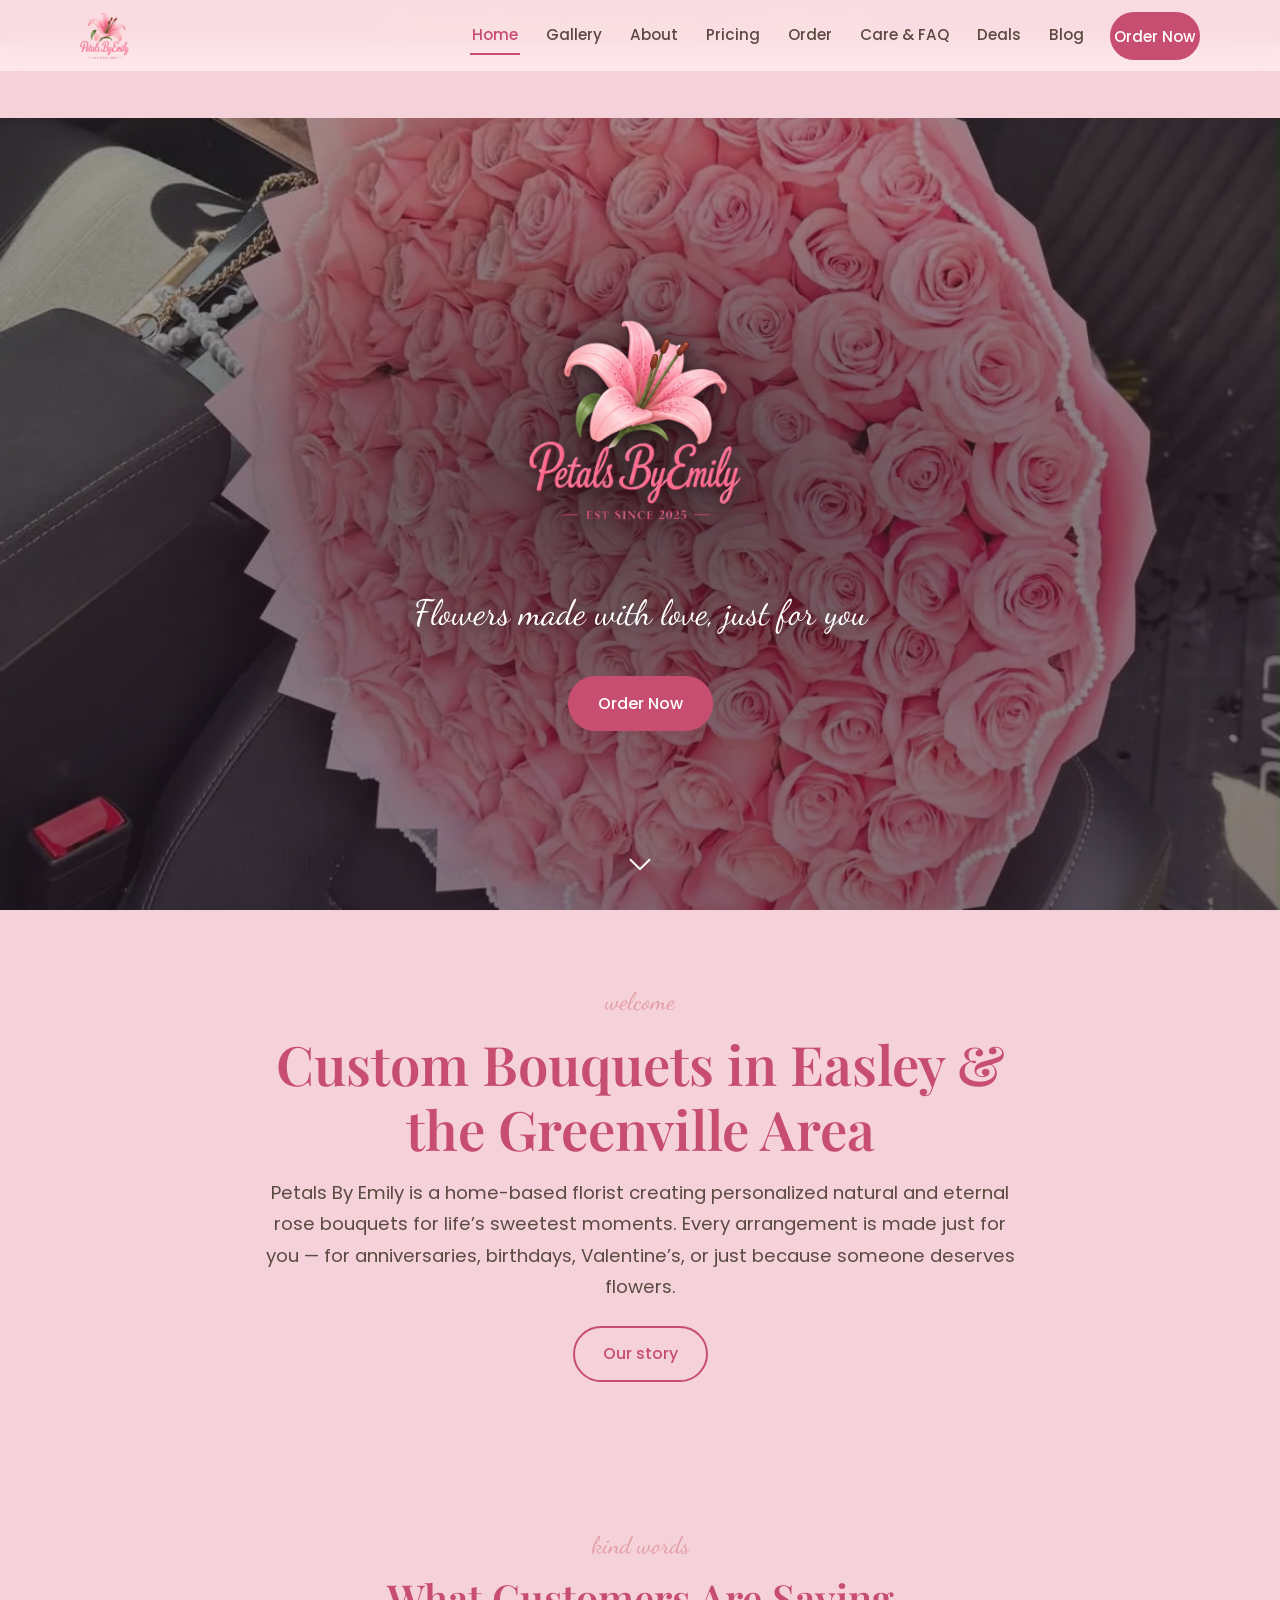
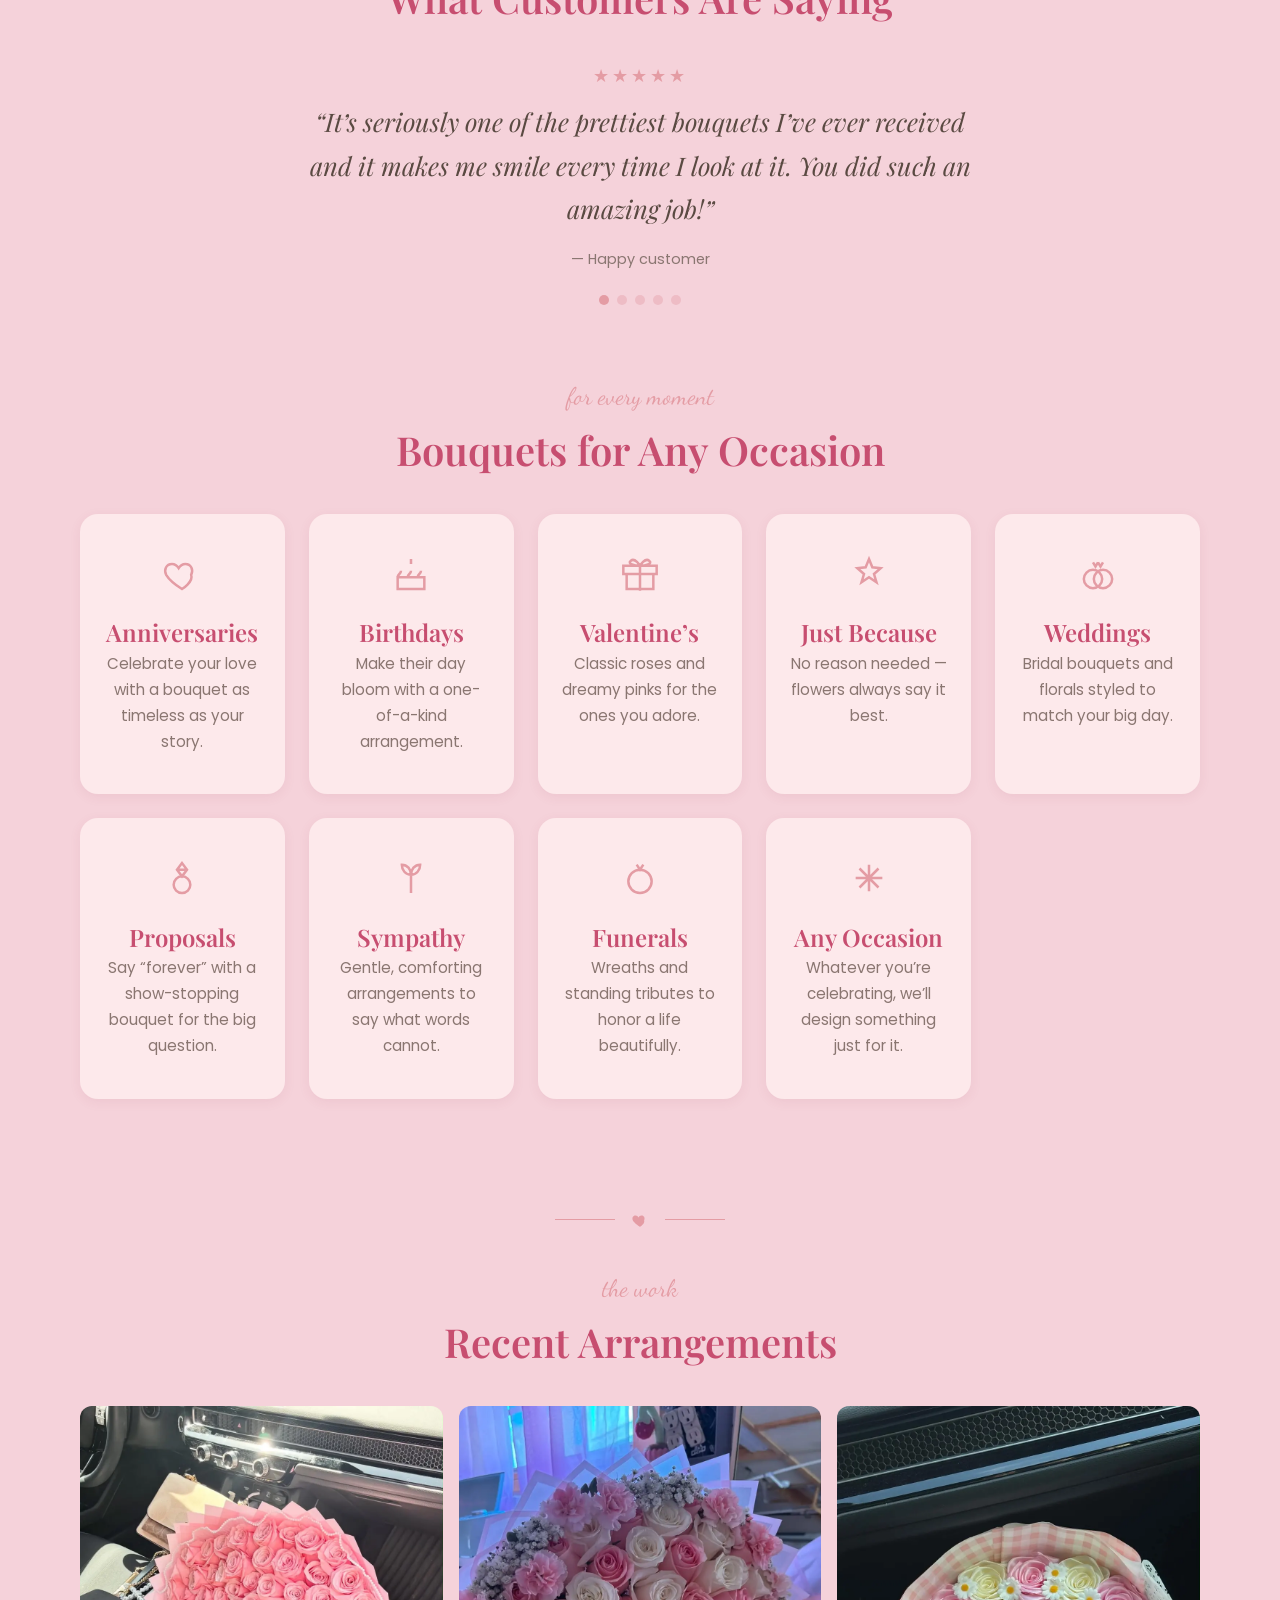
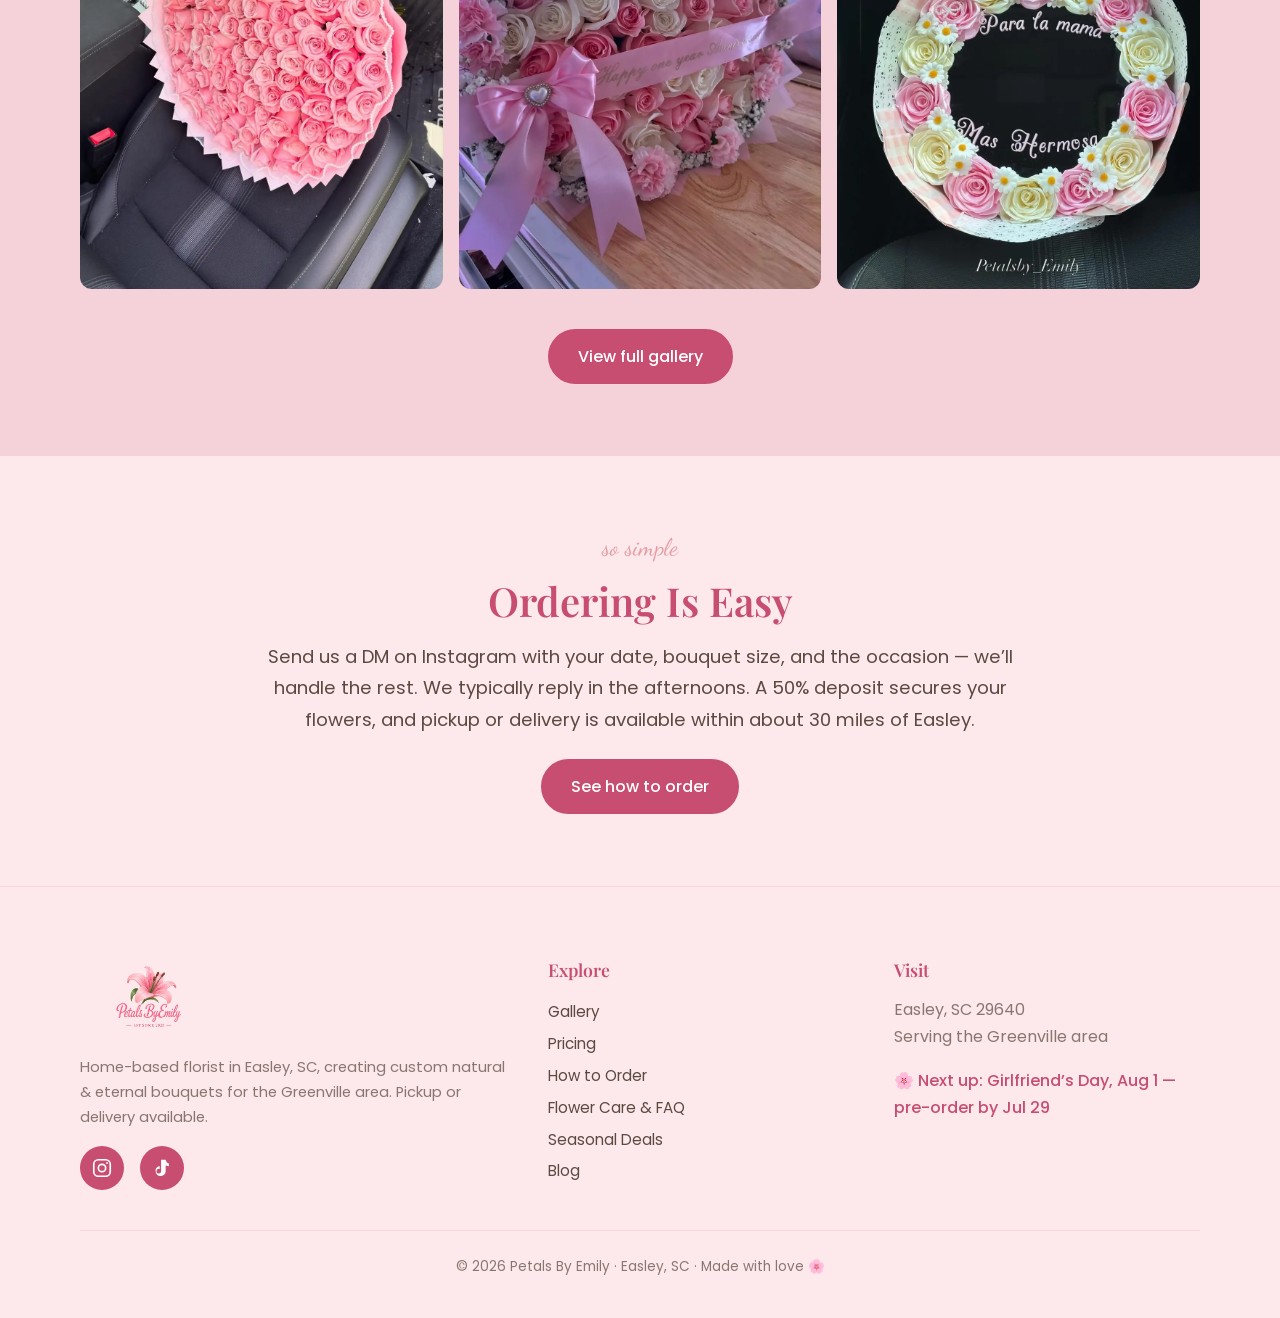
==== index.html @ 5802f956 "Add files via upload" ====
<!DOCTYPE html>
<html lang="en">
<head>
  <meta charset="UTF-8">
  <meta name="viewport" content="width=device-width, initial-scale=1.0">
  <title>Petals By Emily | Custom Bouquets &amp; Eternal Roses in Easley &amp; Greenville, SC</title>
  <meta name="description" content="Petals By Emily is a home-based florist in Easley, SC creating custom natural and eternal rose bouquets for every occasion. Pickup or delivery in the Greenville area. Order by Instagram DM.">
  <link rel="canonical" href="https://sebasnuta.github.io/petals-by-emily/">

  <!-- Open Graph / share preview -->
  <meta property="og:type" content="website">
  <meta property="og:title" content="Petals By Emily | Custom Bouquets &amp; Eternal Roses in Easley &amp; Greenville, SC">
  <meta property="og:description" content="Home-based florist in Easley, SC. Natural &amp; eternal rose bouquets, pickup or delivery in the Greenville area.">
  <meta property="og:image" content="https://sebasnuta.github.io/petals-by-emily/assets/img/og-card.png">
  <meta property="og:url" content="https://sebasnuta.github.io/petals-by-emily/">
  <meta name="twitter:card" content="summary_large_image">

  <!-- Favicons -->
  <link rel="icon" type="image/png" sizes="32x32" href="assets/img/favicon-32.png">
  <link rel="apple-touch-icon" href="assets/img/apple-touch-icon.png">

  <!-- Fonts -->
  <link rel="preconnect" href="https://fonts.googleapis.com">
  <link rel="preconnect" href="https://fonts.gstatic.com" crossorigin>
  <link href="https://fonts.googleapis.com/css2?family=Playfair+Display:ital,wght@0,500;0,600;1,500&family=Dancing+Script:wght@600;700&family=Poppins:wght@400;500;600&display=swap" rel="stylesheet">

  <link rel="stylesheet" href="css/style.css">

  <!-- Local business structured data -->
  <script type="application/ld+json">
  {
    "@context": "https://schema.org",
    "@type": "Florist",
    "name": "Petals By Emily",
    "image": "https://sebasnuta.github.io/petals-by-emily/assets/img/logo.png",
    "description": "Home-based florist offering custom natural and eternal rose bouquets in Easley, SC and the Greenville area.",
    "url": "https://sebasnuta.github.io/petals-by-emily/",
    "areaServed": [
      { "@type": "City", "name": "Easley, SC" },
      { "@type": "City", "name": "Greenville, SC" }
    ],
    "address": { "@type": "PostalAddress", "addressLocality": "Easley", "addressRegion": "SC", "postalCode": "29640", "addressCountry": "US" },
    "sameAs": [
      "https://www.instagram.com/petalsby_emily/",
      "https://www.tiktok.com/@petalsbyemilyy"
    ],
    "priceRange": "$$",
    "paymentAccepted": "Zelle, Cash"
  }
  </script>
</head>
<body>

  <!-- ===== SEASONAL BANNER (update text + link each season) ===== -->
  <div class="season-banner">
    <span>🌸 National Girlfriend&rsquo;s &amp; Wife&rsquo;s Day is Aug 1 &mdash; <a href="deals.html">pre-order by Jul 29</a></span>
    <button class="banner-close" aria-label="Dismiss banner">&times;</button>
  </div>

  <!-- ===== HEADER / NAV ===== -->
  <header class="site-header">
    <nav class="nav" aria-label="Main navigation">
      <a class="nav-logo" href="index.html"><img src="assets/img/logo-nav.png" alt="Petals By Emily home"></a>
      <div class="nav-links">
        <a href="index.html" class="active">Home</a>
        <a href="gallery.html">Gallery</a>
        <a href="about.html">About</a>
        <a href="pricing.html">Pricing</a>
        <a href="order.html">Order</a>
        <a href="care.html">Care &amp; FAQ</a>
        <a href="deals.html">Deals</a>
        <a href="blog.html">Blog</a>
        <a href="order.html" class="btn btn-bloom">Order Now</a>
      </div>
      <button class="nav-toggle" aria-label="Open menu"><span></span><span></span><span></span></button>
    </nav>
  </header>

  <!-- ===== MOBILE NAV OVERLAY ===== -->
  <div class="nav-overlay">
    <img src="assets/img/logo.png" alt="Petals By Emily">
    <a href="index.html">Home</a>
    <a href="gallery.html">Gallery</a>
    <a href="about.html">About</a>
    <a href="pricing.html">Pricing</a>
    <a href="order.html">Order</a>
    <a href="care.html">Care &amp; FAQ</a>
    <a href="deals.html">Deals</a>
    <a href="blog.html">Blog</a>
    <a href="order.html" class="btn">Order Now</a>
  </div>

  <main>
    <!-- ===== HERO ===== -->
    <section class="hero">
      <div class="hero-slides">
        <div class="hero-slide active" style="background-image:url('assets/img/hero/hero-01.webp')"></div>
        <div class="hero-slide" style="background-image:url('assets/img/hero/hero-02.webp')"></div>
        <div class="hero-slide" style="background-image:url('assets/img/hero/hero-03.webp')"></div>
      </div>
      <div class="hero-shade"></div>
      <div class="hero-content">
        <img src="assets/img/logo.png" alt="Petals By Emily">
        <p class="hero-tagline">Flowers made with love, just for you</p>
        <a href="order.html" class="btn btn-bloom">Order Now</a>
      </div>
      <div class="hero-arrow" aria-hidden="true">
        <svg viewBox="0 0 24 24" fill="none" stroke="currentColor" stroke-width="1.5"><path d="M4 9l8 8 8-8"/></svg>
      </div>
    </section>

    <!-- ===== INTRO ===== -->
    <section class="section">
      <div class="wrap-narrow center reveal">
        <span class="section-label">welcome</span>
        <h1>Custom Bouquets in Easley &amp; the Greenville Area</h1>
        <p class="lead mt-sm">Petals By Emily is a home-based florist creating personalized natural and eternal rose bouquets for life&rsquo;s sweetest moments. Every arrangement is made just for you &mdash; for anniversaries, birthdays, Valentine&rsquo;s, or just because someone deserves flowers.</p>
        <a href="about.html" class="btn btn-outline mt-md">Our story</a>
      </div>
    </section>

    <!-- ===== REVIEWS CAROUSEL ===== -->
    <section class="section reviews">
      <div class="wrap center reveal">
        <span class="section-label">kind words</span>
        <h2>What Customers Are Saying</h2>
        <div class="review-track mt-lg">
          <div class="review-slide active">
            <div class="stars" aria-hidden="true">★★★★★</div>
            <p class="quote">&ldquo;It&rsquo;s seriously one of the prettiest bouquets I&rsquo;ve ever received and it makes me smile every time I look at it. You did such an amazing job!&rdquo;</p>
            <p class="who">&mdash; Happy customer</p>
          </div>
          <div class="review-slide">
            <div class="stars" aria-hidden="true">★★★★★</div>
            <p class="quote">&ldquo;Heyyy thank you so much for the bouquet &mdash; she absolutely loved it!&rdquo;</p>
            <p class="who">&mdash; Happy customer</p>
          </div>
          <div class="review-slide">
            <div class="stars" aria-hidden="true">★★★★★</div>
            <p class="quote">&ldquo;Hey girly, I LOVED the flowers!&rdquo;</p>
            <p class="who">&mdash; Happy customer</p>
          </div>
          <div class="review-slide">
            <div class="stars" aria-hidden="true">★★★★★</div>
            <p class="quote">&ldquo;Oh my goodness it&rsquo;s soooo beautiful!!!&rdquo;</p>
            <p class="who">&mdash; Happy customer</p>
          </div>
          <div class="review-slide">
            <div class="stars" aria-hidden="true">★★★★★</div>
            <p class="quote">&ldquo;So beautiful.&rdquo;</p>
            <p class="who">&mdash; Happy customer</p>
          </div>
        </div>
        <div class="review-dots"></div>
      </div>
    </section>

    <!-- ===== OCCASIONS ===== -->
    <section class="section" style="padding-top:0">
      <div class="wrap">
        <div class="center reveal">
          <span class="section-label">for every moment</span>
          <h2>Bouquets for Any Occasion</h2>
        </div>
        <div class="occasions mt-lg">
          <div class="occasion-card reveal">
            <div class="icon"><svg viewBox="0 0 24 24" fill="none" stroke="currentColor" stroke-width="1.5"><path d="M12 21s-7-4.35-9.5-8.5C1 9.5 2.5 6 6 6c2 0 3.2 1.2 4 2.5C10.8 7.2 12 6 14 6c3.5 0 5 3.5 3.5 6.5C19 16.65 12 21 12 21z"/></svg></div>
            <h3>Anniversaries</h3>
            <p>Celebrate your love with a bouquet as timeless as your story.</p>
          </div>
          <div class="occasion-card reveal">
            <div class="icon"><svg viewBox="0 0 24 24" fill="none" stroke="currentColor" stroke-width="1.5"><path d="M4 21h16v-7H4v7zM4 14c0-2 2-2 2-4M10 14c0-2 2-2 2-4M16 14c0-2 2-2 2-4M12 6V3"/></svg></div>
            <h3>Birthdays</h3>
            <p>Make their day bloom with a one-of-a-kind arrangement.</p>
          </div>
          <div class="occasion-card reveal">
            <div class="icon"><svg viewBox="0 0 24 24" fill="none" stroke="currentColor" stroke-width="1.5"><path d="M20 12v9H4v-9M2 7h20v5H2zM12 22V7M12 7S9 2 6.5 4 9 7 12 7zM12 7s3-5 5.5-3S15 7 12 7z"/></svg></div>
            <h3>Valentine&rsquo;s</h3>
            <p>Classic roses and dreamy pinks for the ones you adore.</p>
          </div>
          <div class="occasion-card reveal occasion-extra">
            <div class="icon"><svg viewBox="0 0 24 24" fill="none" stroke="currentColor" stroke-width="1.5"><path d="M12 3l2 5 5 .5-4 3.5 1.5 5-4.5-3-4.5 3 1.5-5-4-3.5 5-.5z"/></svg></div>
            <h3>Just Because</h3>
            <p>No reason needed &mdash; flowers always say it best.</p>
          </div>
          <div class="occasion-card reveal occasion-extra">
            <div class="icon"><svg viewBox="0 0 24 24" fill="none" stroke="currentColor" stroke-width="1.5"><circle cx="9" cy="15" r="5.5"/><circle cx="15" cy="15" r="5.5"/><path d="M9 5l1.5 2.5L12 5M12 5l1.5 2.5L15 5"/></svg></div>
            <h3>Weddings</h3>
            <p>Bridal bouquets and florals styled to match your big day.</p>
          </div>
          <div class="occasion-card reveal occasion-extra">
            <div class="icon"><svg viewBox="0 0 24 24" fill="none" stroke="currentColor" stroke-width="1.5"><path d="M12 3l-3 4 3 4 3-4-3-4zM9 7h6"/><circle cx="12" cy="16" r="5"/></svg></div>
            <h3>Proposals</h3>
            <p>Say &ldquo;forever&rdquo; with a show-stopping bouquet for the big question.</p>
          </div>
          <div class="occasion-card reveal">
            <div class="icon"><svg viewBox="0 0 24 24" fill="none" stroke="currentColor" stroke-width="1.5"><path d="M12 21V10M12 10c0-3.3-2.2-6-5.5-6C6.5 7.3 8.7 10 12 10zM12 10c0-3.3 2.2-6 5.5-6C17.5 7.3 15.3 10 12 10z"/></svg></div>
            <h3>Sympathy</h3>
            <p>Gentle, comforting arrangements to say what words cannot.</p>
          </div>
          <div class="occasion-card reveal occasion-extra">
            <div class="icon"><svg viewBox="0 0 24 24" fill="none" stroke="currentColor" stroke-width="1.5"><circle cx="12" cy="14" r="7"/><path d="M10 4l2 3 2-3"/></svg></div>
            <h3>Funerals</h3>
            <p>Wreaths and standing tributes to honor a life beautifully.</p>
          </div>
          <div class="occasion-card reveal occasion-extra">
            <div class="icon"><svg viewBox="0 0 24 24" fill="none" stroke="currentColor" stroke-width="1.5"><path d="M12 4v16M4 12h16M6.3 6.3l11.4 11.4M17.7 6.3L6.3 17.7"/></svg></div>
            <h3>Any Occasion</h3>
            <p>Whatever you&rsquo;re celebrating, we&rsquo;ll design something just for it.</p>
          </div>
        </div>
      </div>
    </section>

    <div class="divider" aria-hidden="true"><svg viewBox="0 0 24 24" fill="currentColor"><path d="M12 21s-7-4.35-9.5-8.5C1 9.5 2.5 6 6 6c2 0 3.2 1.2 4 2.5C10.8 7.2 12 6 14 6c3.5 0 5 3.5 3.5 6.5C19 16.65 12 21 12 21z"/></svg></div>

    <!-- ===== FEATURED WORK ===== -->
    <section class="section" style="padding-top:0">
      <div class="wrap">
        <div class="center reveal">
          <span class="section-label">the work</span>
          <h2>Recent Arrangements</h2>
        </div>
        <div class="featured-grid mt-lg reveal">
          <a href="gallery.html"><img src="assets/img/gallery/natural/natural-05.webp" alt="Pink rose dome bouquet by Petals By Emily, Easley SC" loading="lazy"></a>
          <a href="gallery.html"><img src="assets/img/gallery/natural/natural-14.webp" alt="Pink rose heart arrangement with butterflies, Greenville area florist" loading="lazy"></a>
          <a href="gallery.html"><img src="assets/img/gallery/eternal/eternal-02.webp" alt="Eternal pink rose bouquet by Petals By Emily" loading="lazy"></a>
          <a href="gallery.html" class="featured-extra"><img src="assets/img/gallery/natural/natural-15.webp" alt="Pink and cream rose bouquet with ribbon by Petals By Emily, Easley SC" loading="lazy"></a>
        </div>
        <div class="center mt-lg">
          <a href="gallery.html" class="btn">View full gallery</a>
        </div>
      </div>
    </section>

    <!-- ===== HOW TO ORDER TEASER ===== -->
    <section class="section reviews" style="background:var(--surface)">
      <div class="wrap-narrow center reveal">
        <span class="section-label">so simple</span>
        <h2>Ordering Is Easy</h2>
        <p class="lead mt-sm">Send us a DM on Instagram with your date, bouquet size, and the occasion &mdash; we&rsquo;ll handle the rest. We typically reply in the afternoons. A 50% deposit secures your flowers, and pickup or delivery is available within about 30 miles of Easley.</p>
        <a href="order.html" class="btn mt-md">See how to order</a>
      </div>
    </section>

  </main>

  <!-- ===== FOOTER ===== -->
  <footer class="site-footer">
    <div class="wrap">
      <div class="footer-grid">
        <div class="footer-brand">
          <img src="assets/img/logo.png" alt="Petals By Emily">
          <p>Home-based florist in Easley, SC, creating custom natural &amp; eternal bouquets for the Greenville area. Pickup or delivery available.</p>
          <div class="footer-socials">
            <a href="https://www.instagram.com/petalsby_emily/" target="_blank" rel="noopener" aria-label="Instagram">
              <svg viewBox="0 0 24 24" fill="none" stroke="currentColor" stroke-width="1.8"><rect x="3" y="3" width="18" height="18" rx="5"/><circle cx="12" cy="12" r="4"/><circle cx="17.5" cy="6.5" r="1" fill="currentColor" stroke="none"/></svg>
            </a>
            <a href="https://www.tiktok.com/@petalsbyemilyy" target="_blank" rel="noopener" aria-label="TikTok">
              <svg viewBox="0 0 24 24" fill="currentColor"><path d="M16 3c.3 2 1.6 3.6 3.5 4v3c-1.3 0-2.5-.4-3.5-1v6.5A5.5 5.5 0 118.5 10c.3 0 .7 0 1 .1v3.1a2.5 2.5 0 101.5 2.3V3H16z"/></svg>
            </a>
          </div>
        </div>
        <div class="footer-col">
          <h4>Explore</h4>
          <a href="gallery.html">Gallery</a>
          <a href="pricing.html">Pricing</a>
          <a href="order.html">How to Order</a>
          <a href="care.html">Flower Care &amp; FAQ</a>
          <a href="deals.html">Seasonal Deals</a>
          <a href="blog.html">Blog</a>
        </div>
        <div class="footer-col">
          <h4>Visit</h4>
          <p class="muted">Easley, SC 29640<br>Serving the Greenville area</p>
          <p class="footer-season mt-sm">🌸 Next up: Girlfriend&rsquo;s Day, Aug 1 &mdash; pre-order by Jul 29</p>
        </div>
      </div>
      <div class="footer-bottom">
        <p>&copy; <span data-year>2026</span> Petals By Emily &middot; Easley, SC &middot; Made with love 🌸</p>
      </div>
    </div>
  </footer>

  <!-- ===== STICKY MOBILE CTA ===== -->
  <div class="mobile-cta">
    <a href="order.html" class="btn">Order Now</a>
  </div>

  <!-- ===== BACK TO TOP ===== -->
  <button class="to-top" aria-label="Back to top">
    <svg viewBox="0 0 24 24" fill="none" stroke="currentColor" stroke-width="2"><path d="M18 15l-6-6-6 6"/></svg>
  </button>

  <script src="js/main.js"></script>
</body>
</html>
---- css/style.css ----
/* ============================================================
   Petals By Emily — Master Stylesheet
   ------------------------------------------------------------
   TABLE OF CONTENTS
   1.  Design tokens (colors, type, spacing) — :root variables
   2.  Reset & base elements
   3.  Typography
   4.  Layout helpers (.wrap, .section, dividers)
   5.  Buttons
   6.  Cards
   7.  Header / navigation
   8.  Mobile nav overlay
   9.  Sticky mobile "Order Now" bar
   10. Hero
   11. Seasonal banner
   12. Occasions grid
   13. Featured / gallery
   14. Gallery page (tabs + lightbox)
   15. Pricing
   16. Order & policies
   17. Care / FAQ (accordion)
   18. Deals / countdown
   19. Blog
   20. About
   21. Reviews carousel
   22. Footer
   23. Back-to-top
   24. Animations & motion
   25. Utilities
   ============================================================ */

/* ============================================================
   1. DESIGN TOKENS
   All brand colors sampled from the logo. Change a value here
   and it updates everywhere on the site.
   ============================================================ */
:root {
  /* Brand palette */
  --page-base:    #F5D2DA;   /* soft pink — full page background */
  --surface:      #FDE9EB;   /* blush — cards & sections (lighter, lifts off page) */
  --surface-alt:  #FFF4F6;   /* near-white pink — inner cards, inputs */
  --petal:        #E49CA4;   /* petal rose — accents, hovers */
  --rose:         #C74E70;   /* deep rose — buttons, headings, links */
  --rose-dark:    #A83B59;   /* darker rose — button hover, active */
  --ink:          #5A4A42;   /* charcoal brown — body text */
  --ink-soft:     #8A7671;   /* muted brown — captions, meta */
  --leaf:         #3B7A57;   /* leaf green — tiny accents only */
  --white:        #FFFFFF;

  /* Typography */
  --font-display: "Playfair Display", Georgia, "Times New Roman", serif;
  --font-script:  "Dancing Script", "Brush Script MT", cursive;
  --font-body:    "Poppins", -apple-system, BlinkMacSystemFont, "Segoe UI", sans-serif;

  /* Spacing scale */
  --gap-xs: 8px;
  --gap-sm: 16px;
  --gap-md: 24px;
  --gap-lg: 40px;
  --gap-xl: 72px;

  /* Shape */
  --radius:    18px;   /* cards */
  --radius-sm: 12px;   /* buttons, inputs */
  --radius-pill: 999px;

  /* Layout */
  --wrap:        1120px;
  --wrap-narrow: 760px;
  --nav-h:       72px;

  /* Effects */
  --shadow:    0 8px 30px rgba(150, 60, 90, 0.10);
  --shadow-sm: 0 3px 12px rgba(150, 60, 90, 0.08);
  --ring:      0 0 0 3px rgba(199, 78, 112, 0.25);
}

/* ============================================================
   2. RESET & BASE
   ============================================================ */
*, *::before, *::after { box-sizing: border-box; margin: 0; padding: 0; }

html { scroll-behavior: smooth; -webkit-text-size-adjust: 100%; }

body {
  font-family: var(--font-body);
  font-size: 16px;
  line-height: 1.7;
  color: var(--ink);
  background: var(--page-base);
  overflow-x: hidden;
}

img { max-width: 100%; display: block; }
a { color: var(--rose); text-decoration: none; }
a:hover { color: var(--rose-dark); }
ul { list-style: none; }

/* ============================================================
   3. TYPOGRAPHY
   ============================================================ */
h1, h2, h3, h4 {
  font-family: var(--font-display);
  font-weight: 600;
  line-height: 1.2;
  color: var(--rose);
}
h1 { font-size: clamp(2.1rem, 5vw, 3.4rem); }
h2 { font-size: clamp(1.7rem, 3.5vw, 2.5rem); }
h3 { font-size: clamp(1.2rem, 2vw, 1.5rem); }

.script {
  font-family: var(--font-script);
  font-weight: 600;
  color: var(--rose);
}

.section-label {
  display: inline-block;
  font-family: var(--font-script);
  font-size: 1.5rem;
  color: var(--petal);
  margin-bottom: var(--gap-xs);
}

.lead { font-size: 1.15rem; color: var(--ink); }
.muted { color: var(--ink-soft); }

/* ============================================================
   4. LAYOUT HELPERS
   ============================================================ */
.wrap { width: min(100% - 2 * var(--gap-md), var(--wrap)); margin-inline: auto; }
.wrap-narrow { width: min(100% - 2 * var(--gap-md), var(--wrap-narrow)); margin-inline: auto; }

.section { padding: var(--gap-xl) 0; }
.section-tight { padding: var(--gap-lg) 0; }
.center { text-align: center; }

/* Decorative heart-and-line divider (echoes her flyers) */
.divider {
  display: flex;
  align-items: center;
  justify-content: center;
  gap: var(--gap-sm);
  margin: var(--gap-lg) auto;
  color: var(--petal);
}
.divider::before, .divider::after {
  content: "";
  height: 1px;
  width: 60px;
  background: var(--petal);
}
.divider svg { width: 18px; height: 18px; }

/* ============================================================
   5. BUTTONS
   ============================================================ */
.btn {
  display: inline-flex;
  align-items: center;
  justify-content: center;
  gap: var(--gap-xs);
  min-height: 48px;
  padding: 12px 28px;
  font-family: var(--font-body);
  font-size: 1rem;
  font-weight: 500;
  border-radius: var(--radius-pill);
  border: 2px solid var(--rose);
  background: var(--rose);
  color: var(--white);
  cursor: pointer;
  transition: transform 0.15s ease, background 0.2s ease, box-shadow 0.2s ease;
}
.btn:hover { background: var(--rose-dark); border-color: var(--rose-dark); color: var(--white); box-shadow: var(--shadow-sm); }
.btn:active { transform: scale(0.97); }

.btn-outline { background: transparent; color: var(--rose); }
.btn-outline:hover { background: var(--rose); color: var(--white); }

/* Button "bloom" hover effect (TRIAL — flagged for review) */
.btn-bloom { position: relative; overflow: hidden; }
.btn-bloom::after {
  content: "";
  position: absolute;
  inset: 0;
  background: radial-gradient(circle at center, rgba(255,255,255,0.35), transparent 60%);
  opacity: 0;
  transform: scale(0.4);
  transition: opacity 0.4s ease, transform 0.4s ease;
}
.btn-bloom:hover::after { opacity: 1; transform: scale(1); }

/* ============================================================
   6. CARDS
   ============================================================ */
.card {
  background: var(--surface);
  border-radius: var(--radius);
  padding: var(--gap-md);
  box-shadow: var(--shadow-sm);
}

/* ============================================================
   7. HEADER / NAVIGATION
   ============================================================ */
.site-header {
  position: fixed;
  top: 0; left: 0; right: 0;
  height: var(--nav-h);
  background: rgba(253, 233, 235, 0.92);
  backdrop-filter: blur(10px);
  -webkit-backdrop-filter: blur(10px);
  border-bottom: 1px solid rgba(199, 78, 112, 0.12);
  z-index: 100;
  transition: transform 0.35s ease;
}
.site-header.nav-hidden { transform: translateY(-100%); }

.nav {
  display: flex;
  align-items: center;
  justify-content: space-between;
  height: 100%;
  width: min(100% - 2 * var(--gap-md), var(--wrap));
  margin-inline: auto;
}
.nav-logo { display: flex; align-items: center; height: 100%; }
.nav-logo img { height: 46px; width: auto; }

.nav-links {
  display: flex;
  align-items: center;
  gap: var(--gap-md);
}
.nav-links a {
  font-size: 0.95rem;
  font-weight: 500;
  color: var(--ink);
  padding: 6px 2px;
  border-bottom: 2px solid transparent;
  transition: color 0.2s ease, border-color 0.2s ease;
}
.nav-links a:hover, .nav-links a.active { color: var(--rose); border-bottom-color: var(--rose); }
.nav-links .btn { color: var(--white); border-bottom: none; }
.nav-links .btn:hover { color: var(--white); }

.nav-toggle {
  display: none;
  background: none;
  border: none;
  cursor: pointer;
  padding: 8px;
  width: 44px; height: 44px;
}
.nav-toggle span {
  display: block;
  width: 26px; height: 2px;
  background: var(--rose);
  margin: 5px 0;
  transition: transform 0.3s ease, opacity 0.3s ease;
}

/* ============================================================
   8. MOBILE NAV OVERLAY (fullscreen)
   ============================================================ */
.nav-overlay {
  position: fixed;
  inset: 0;
  background: var(--surface);
  z-index: 99;
  display: flex;
  flex-direction: column;
  align-items: center;
  justify-content: center;
  gap: var(--gap-md);
  opacity: 0;
  visibility: hidden;
  transition: opacity 0.3s ease, visibility 0.3s ease;
}
.nav-overlay.open { opacity: 1; visibility: visible; }
.nav-overlay img { height: 90px; margin-bottom: var(--gap-sm); }
.nav-overlay a {
  font-family: var(--font-display);
  font-size: 1.6rem;
  color: var(--ink);
}
.nav-overlay a:hover { color: var(--rose); }
.nav-overlay .btn { font-family: var(--font-body); font-size: 1.1rem; margin-top: var(--gap-sm); color: var(--white); }

/* ============================================================
   9. STICKY MOBILE "ORDER NOW" BAR
   ============================================================ */
.mobile-cta {
  display: none;
  position: fixed;
  left: 0; right: 0; bottom: 0;
  z-index: 90;
  padding: 10px var(--gap-sm);
  padding-bottom: calc(10px + env(safe-area-inset-bottom));
  background: rgba(253, 233, 235, 0.96);
  backdrop-filter: blur(10px);
  border-top: 1px solid rgba(199, 78, 112, 0.15);
}
.mobile-cta .btn { width: 100%; }

/* ============================================================
   10. HERO
   ============================================================ */
.hero {
  position: relative;
  height: 88vh;
  min-height: 520px;
  margin-top: var(--nav-h);
  overflow: hidden;
  display: flex;
  align-items: center;
  justify-content: center;
}
.hero-slides { position: absolute; inset: 0; }
.hero-slide {
  position: absolute;
  inset: 0;
  opacity: 0;
  transition: opacity 1.4s ease;
  background-size: cover;
  background-position: center;
}
.hero-slide.active { opacity: 1; }
.hero-shade {
  position: absolute;
  inset: 0;
  /* darker, less-pink overlay + soft center vignette so the logo reads clearly */
  background:
    radial-gradient(ellipse 60% 55% at center 46%, rgba(40,26,32,0.55), transparent 72%),
    linear-gradient(180deg, rgba(40,28,34,0.42), rgba(40,28,34,0.58));
}
.hero-content {
  position: relative;
  text-align: center;
  color: var(--white);
  padding: var(--gap-lg) var(--gap-md);
}
/* soft dark glow directly behind the logo/text so it stays legible
   over any hero photo, including busy pink-on-pink shots */
.hero-content::before {
  content: "";
  position: absolute;
  inset: -6% -8%;
  background: radial-gradient(ellipse at center, rgba(30,20,25,0.5), transparent 70%);
  z-index: -1;
}
.hero-content img { width: min(76vw, 460px); margin: 0 auto var(--gap-md); filter: drop-shadow(0 3px 8px rgba(0,0,0,0.55)) drop-shadow(0 10px 26px rgba(0,0,0,0.4)); }
.hero-content .btn { margin-top: var(--gap-sm); }
.hero-tagline {
  font-family: var(--font-script);
  font-size: clamp(1.4rem, 4vw, 2.2rem);
  color: var(--white);
  margin-bottom: var(--gap-sm);
  text-shadow: 0 2px 12px rgba(0,0,0,0.3);
}
.hero-arrow {
  position: absolute;
  bottom: 24px; left: 50%;
  transform: translateX(-50%);
  color: var(--white);
  animation: bob 1.8s ease-in-out infinite;
}
.hero-arrow svg { width: 30px; height: 30px; }

/* ============================================================
   11. SEASONAL BANNER
   ============================================================ */
.season-banner {
  background: var(--rose);
  color: var(--white);
  text-align: center;
  font-size: 0.95rem;
  padding: 10px var(--gap-lg) 10px var(--gap-sm);
  position: relative;
}
.season-banner a { color: var(--white); text-decoration: underline; font-weight: 500; }
.season-banner .banner-close {
  position: absolute;
  right: 10px; top: 50%;
  transform: translateY(-50%);
  background: none; border: none; color: var(--white);
  font-size: 1.3rem; cursor: pointer; line-height: 1;
  width: 32px; height: 32px;
}
.season-banner.hidden { display: none; }

/* ============================================================
   12. OCCASIONS GRID
   ============================================================ */
.occasions {
  display: grid;
  grid-template-columns: repeat(auto-fit, minmax(200px, 1fr));
  gap: var(--gap-md);
}
.occasion-card {
  background: var(--surface);
  border-radius: var(--radius);
  padding: var(--gap-lg) var(--gap-md);
  text-align: center;
  box-shadow: var(--shadow-sm);
  transition: transform 0.25s ease, box-shadow 0.25s ease;
}
.occasion-card:hover { transform: translateY(-6px); box-shadow: var(--shadow); }
.occasion-card .icon { color: var(--petal); margin-bottom: var(--gap-sm); }
.occasion-card .icon svg { width: 40px; height: 40px; }
.occasion-card h3 { color: var(--rose); margin-bottom: 4px; }
.occasion-card p { font-size: 0.95rem; color: var(--ink-soft); }

/* ============================================================
   13. FEATURED (home) — mini gallery strip
   ============================================================ */
.featured-grid {
  display: grid;
  grid-template-columns: repeat(3, 1fr);
  gap: var(--gap-sm);
}
.featured-grid a { border-radius: var(--radius-sm); overflow: hidden; aspect-ratio: 3/4; }
.featured-grid img { width: 100%; height: 100%; object-fit: cover; transition: transform 0.4s ease; }
.featured-grid a:hover img { transform: scale(1.05); }
.featured-extra { display: none; } /* 4th photo shows only on phone for a tidy 2x2 */

/* ============================================================
   14. GALLERY PAGE (tabs + masonry + lightbox)
   ============================================================ */
.gallery-tabs {
  display: flex;
  justify-content: center;
  gap: var(--gap-sm);
  margin-bottom: var(--gap-lg);
}
.gallery-tab {
  font-family: var(--font-body);
  font-size: 1rem;
  font-weight: 500;
  padding: 10px 26px;
  border-radius: var(--radius-pill);
  border: 2px solid var(--petal);
  background: transparent;
  color: var(--rose);
  cursor: pointer;
  transition: background 0.2s ease, color 0.2s ease;
}
.gallery-tab.active { background: var(--rose); border-color: var(--rose); color: var(--white); }

.masonry {
  column-count: 3;
  column-gap: var(--gap-sm);
}
.masonry.hidden { display: none; }
.masonry .tile {
  break-inside: avoid;
  margin-bottom: var(--gap-sm);
  border-radius: var(--radius-sm);
  overflow: hidden;
  cursor: pointer;
  background-size: cover;
  background-position: center;
}
.masonry .tile img { width: 100%; transition: transform 0.4s ease, filter 0.4s ease; }
.masonry .tile img.loading { filter: blur(12px); }
.masonry .tile:hover img { transform: scale(1.04); }

/* Lightbox */
.lightbox {
  position: fixed;
  inset: 0;
  background: rgba(90, 74, 66, 0.92);
  z-index: 200;
  display: none;
  align-items: center;
  justify-content: center;
  touch-action: none;
}
.lightbox.open { display: flex; }
.lightbox img { max-width: 92vw; max-height: 88vh; border-radius: var(--radius-sm); }
.lightbox-btn {
  position: absolute;
  background: rgba(255,255,255,0.15);
  border: none;
  color: var(--white);
  width: 52px; height: 52px;
  border-radius: 50%;
  font-size: 1.6rem;
  cursor: pointer;
  display: flex; align-items: center; justify-content: center;
}
.lightbox-close { top: 20px; right: 20px; }
.lightbox-prev { left: 16px; top: 50%; transform: translateY(-50%); }
.lightbox-next { right: 16px; top: 50%; transform: translateY(-50%); }

/* ============================================================
   15. PRICING
   ============================================================ */
.price-grid {
  display: grid;
  grid-template-columns: repeat(auto-fill, minmax(160px, 1fr));
  gap: var(--gap-sm);
}
.price-card {
  position: relative;
  background: var(--surface);
  border-radius: var(--radius);
  padding: var(--gap-md) var(--gap-sm);
  text-align: center;
  box-shadow: var(--shadow-sm);
  transition: transform 0.2s ease;
}
.price-card:hover { transform: translateY(-4px); }
.price-card .size { font-family: var(--font-display); font-size: 1.9rem; color: var(--rose); }
.price-card .unit { font-size: 0.85rem; color: var(--ink-soft); display: block; margin-bottom: 4px; }
.price-card .price { font-size: 1rem; color: var(--ink); font-weight: 500; }
.price-card .badge {
  position: absolute;
  top: -10px; left: 50%;
  transform: translateX(-50%);
  background: var(--petal);
  color: var(--white);
  font-size: 0.72rem;
  font-weight: 500;
  padding: 3px 12px;
  border-radius: var(--radius-pill);
  white-space: nowrap;
}

.callout {
  background: var(--surface);
  border: 2px dashed var(--petal);
  border-radius: var(--radius);
  padding: var(--gap-md);
  margin-top: var(--gap-lg);
}
.callout h3 { color: var(--rose); margin-bottom: var(--gap-xs); }
.callout ul { display: grid; gap: 6px; }
.callout li { padding-left: 24px; position: relative; }
.callout li::before { content: "🌸"; position: absolute; left: 0; font-size: 0.9rem; }

/* ============================================================
   16. ORDER & POLICIES
   ============================================================ */
.steps { display: grid; gap: var(--gap-md); max-width: 620px; margin-inline: auto; }
.step {
  display: flex;
  gap: var(--gap-md);
  align-items: flex-start;
}
.step-num {
  flex: none;
  width: 48px; height: 48px;
  border-radius: 50%;
  background: var(--rose);
  color: var(--white);
  display: flex; align-items: center; justify-content: center;
  font-family: var(--font-display);
  font-size: 1.3rem;
}
.step-body h3 { color: var(--rose); font-size: 1.2rem; margin-bottom: 2px; }
.step-body p { color: var(--ink); font-size: 0.98rem; }

.dm-template {
  background: var(--surface-alt);
  border-radius: var(--radius-sm);
  padding: var(--gap-md);
  margin-top: var(--gap-md);
}
.dm-template pre {
  font-family: var(--font-body);
  white-space: pre-wrap;
  color: var(--ink);
  font-size: 0.95rem;
  margin-bottom: var(--gap-sm);
}
.copy-btn { font-size: 0.9rem; }
.copy-btn.copied { background: var(--leaf); border-color: var(--leaf); }

.policy-grid {
  display: grid;
  grid-template-columns: repeat(auto-fit, minmax(240px, 1fr));
  gap: var(--gap-md);
}
.policy-card { background: var(--surface); border-radius: var(--radius); padding: var(--gap-md); box-shadow: var(--shadow-sm); }
.policy-card h3 { color: var(--rose); font-size: 1.15rem; margin-bottom: var(--gap-xs); }
.policy-card p { font-size: 0.95rem; color: var(--ink); }

/* ============================================================
   17. CARE / FAQ (accordion)
   ============================================================ */
.care-grid {
  display: grid;
  grid-template-columns: repeat(auto-fit, minmax(200px, 1fr));
  gap: var(--gap-md);
}
.care-card { background: var(--surface); border-radius: var(--radius); padding: var(--gap-md); text-align: center; box-shadow: var(--shadow-sm); }
.care-card .icon { color: var(--petal); margin-bottom: var(--gap-sm); }
.care-card .icon svg { width: 36px; height: 36px; }
.care-card h3 { font-size: 1.1rem; color: var(--rose); margin-bottom: 4px; }
.care-card p { font-size: 0.92rem; color: var(--ink-soft); }

.faq { max-width: 760px; margin-inline: auto; }
.faq-item { border-bottom: 1px solid rgba(199,78,112,0.18); }
.faq-q {
  width: 100%;
  text-align: left;
  background: none;
  border: none;
  cursor: pointer;
  padding: var(--gap-md) 40px var(--gap-md) 0;
  position: relative;
  font-family: var(--font-display);
  font-size: 1.15rem;
  color: var(--rose);
}
.faq-q::after {
  content: "+";
  position: absolute;
  right: 6px; top: 50%;
  transform: translateY(-50%);
  font-size: 1.6rem;
  color: var(--petal);
  transition: transform 0.25s ease;
}
.faq-item.open .faq-q::after { transform: translateY(-50%) rotate(45deg); }
.faq-a {
  max-height: 0;
  overflow: hidden;
  transition: max-height 0.3s ease;
}
.faq-a p { padding: 0 0 var(--gap-md); color: var(--ink); }

/* ============================================================
   18. DEALS / COUNTDOWN
   ============================================================ */
.event-feature {
  background: var(--surface);
  border-radius: var(--radius);
  padding: var(--gap-lg);
  text-align: center;
  box-shadow: var(--shadow);
  max-width: 620px;
  margin: 0 auto var(--gap-lg);
}
.event-feature .event-name { font-family: var(--font-display); font-size: 2rem; color: var(--rose); }
.event-feature .event-date { font-family: var(--font-script); font-size: 1.5rem; color: var(--petal); margin: var(--gap-xs) 0; }
.countdown-caption { font-size: 0.9rem; letter-spacing: 0.08em; text-transform: uppercase; color: var(--petal); margin-top: var(--gap-sm); }
.countdown {
  display: flex;
  justify-content: center;
  gap: var(--gap-sm);
  margin-top: var(--gap-xs);
}
.cd-unit {
  background: var(--surface-alt);
  border-radius: var(--radius-sm, 12px);
  box-shadow: var(--shadow-sm);
  padding: 10px 6px;
  min-width: 62px;
  display: flex;
  flex-direction: column;
  align-items: center;
}
.cd-num {
  font-family: var(--font-display);
  font-size: 1.8rem;
  line-height: 1;
  color: var(--rose);
  font-variant-numeric: tabular-nums;
}
.cd-label { font-size: 0.68rem; letter-spacing: 0.06em; text-transform: uppercase; color: var(--ink-soft); margin-top: 4px; }
@media (max-width: 400px) { .cd-unit { min-width: 52px; padding: 8px 4px; } .cd-num { font-size: 1.5rem; } }

.calendar { display: grid; gap: var(--gap-sm); max-width: 620px; margin-inline: auto; }
.cal-row {
  display: grid;
  grid-template-columns: 120px 1fr;
  gap: var(--gap-sm);
  align-items: center;
  background: var(--surface);
  border-radius: var(--radius-sm);
  padding: var(--gap-sm) var(--gap-md);
}
.cal-row .month { font-family: var(--font-script); font-size: 1.4rem; color: var(--rose); }
.cal-row .events { font-size: 0.95rem; color: var(--ink); }

/* ============================================================
   19. BLOG
   ============================================================ */
.blog-list { display: grid; gap: var(--gap-md); max-width: 760px; margin-inline: auto; }
.blog-card { background: var(--surface); border-radius: var(--radius); padding: var(--gap-lg); box-shadow: var(--shadow-sm); }
.blog-card .date { font-size: 0.85rem; color: var(--ink-soft); }
.blog-card h2 { font-size: 1.6rem; margin: var(--gap-xs) 0; }
.blog-card p { color: var(--ink); margin-bottom: var(--gap-sm); }

.post { max-width: 720px; margin-inline: auto; }
.post h1 { margin-bottom: var(--gap-xs); }
.post .date { color: var(--ink-soft); margin-bottom: var(--gap-lg); }
.post p { margin-bottom: var(--gap-md); }
.post h2 { font-size: 1.5rem; margin: var(--gap-lg) 0 var(--gap-sm); }

/* ============================================================
   20. ABOUT
   ============================================================ */
.about-split {
  display: grid;
  grid-template-columns: 1fr 1fr;
  gap: var(--gap-lg);
  align-items: center;
}
.about-split img { border-radius: var(--radius); box-shadow: var(--shadow); width: 100%; }
.about-placeholder {
  aspect-ratio: 4/5;
  background: var(--surface);
  border: 2px dashed var(--petal);
  border-radius: var(--radius);
  display: flex; align-items: center; justify-content: center;
  color: var(--ink-soft);
  text-align: center;
  padding: var(--gap-md);
}

/* ============================================================
   21. REVIEWS CAROUSEL
   ============================================================ */
.reviews { background: transparent; }
.review-track {
  position: relative;
  max-width: 720px;
  margin-inline: auto;
  min-height: 180px;
}
.review-slide {
  position: absolute;
  inset: 0;
  opacity: 0;
  visibility: hidden;
  transition: opacity 0.6s ease;
  text-align: center;
  padding: 0 var(--gap-md);
  display: flex;
  flex-direction: column;
  justify-content: center;
}
.review-slide.active { opacity: 1; visibility: visible; position: relative; }
.review-slide .quote {
  font-family: var(--font-display);
  font-size: clamp(1.2rem, 2.5vw, 1.6rem);
  font-style: italic;
  color: var(--ink);
  margin-bottom: var(--gap-sm);
}
.review-slide .stars { color: var(--petal); font-size: 1.1rem; letter-spacing: 3px; margin-bottom: var(--gap-xs); }
.review-slide .who { font-size: 0.9rem; color: var(--ink-soft); }
.review-dots { display: flex; justify-content: center; gap: var(--gap-xs); margin-top: var(--gap-md); }
.review-dot {
  width: 10px; height: 10px;
  border-radius: 50%;
  background: var(--petal);
  opacity: 0.4;
  border: none;
  cursor: pointer;
  transition: opacity 0.2s ease;
}
.review-dot.active { opacity: 1; }

/* ============================================================
   22. FOOTER
   ============================================================ */
.site-footer {
  background: var(--surface);
  padding: var(--gap-xl) 0 calc(var(--gap-lg) + env(safe-area-inset-bottom));
  border-top: 1px solid rgba(199,78,112,0.12);
}
.footer-grid {
  display: grid;
  grid-template-columns: 1.4fr 1fr 1fr;
  gap: var(--gap-lg);
}
.footer-brand img { height: 80px; margin-bottom: var(--gap-sm); }
.footer-brand p { font-size: 0.92rem; color: var(--ink-soft); }
.footer-col h4 { font-family: var(--font-display); color: var(--rose); font-size: 1.1rem; margin-bottom: var(--gap-sm); }
.footer-col a { display: block; font-size: 0.95rem; color: var(--ink); padding: 3px 0; }
.footer-col a:hover { color: var(--rose); }
.footer-socials { display: flex; gap: var(--gap-sm); margin-top: var(--gap-sm); }
.footer-socials a {
  width: 44px; height: 44px;
  border-radius: 50%;
  background: var(--rose);
  color: var(--white);
  display: flex; align-items: center; justify-content: center;
}
.footer-socials a:hover { background: var(--rose-dark); color: var(--white); }
.footer-socials svg { width: 22px; height: 22px; }
.footer-bottom {
  text-align: center;
  margin-top: var(--gap-lg);
  padding-top: var(--gap-md);
  border-top: 1px solid rgba(199,78,112,0.12);
  font-size: 0.85rem;
  color: var(--ink-soft);
}
.footer-season { color: var(--rose); font-weight: 500; }

/* ============================================================
   23. BACK-TO-TOP
   ============================================================ */
.to-top {
  position: fixed;
  right: 18px; bottom: 18px;
  width: 46px; height: 46px;
  border-radius: 50%;
  background: var(--rose);
  color: var(--white);
  border: none;
  cursor: pointer;
  display: flex; align-items: center; justify-content: center;
  opacity: 0;
  visibility: hidden;
  transform: translateY(10px);
  transition: opacity 0.3s ease, transform 0.3s ease, visibility 0.3s ease;
  z-index: 80;
  box-shadow: var(--shadow-sm);
}
.to-top.show { opacity: 1; visibility: visible; transform: translateY(0); }
.to-top svg { width: 22px; height: 22px; }

/* ============================================================
   24. ANIMATIONS & MOTION
   ============================================================ */
.reveal { opacity: 0; transform: translateY(24px); transition: opacity 0.7s ease, transform 0.7s ease; }
.reveal.in { opacity: 1; transform: translateY(0); }

@keyframes bob { 0%,100% { transform: translateX(-50%) translateY(0); } 50% { transform: translateX(-50%) translateY(8px); } }

/* Falling petals (desktop hero only, TRIAL — flagged for review) */
.petal-fall {
  position: absolute;
  top: -40px;
  width: 14px; height: 14px;
  background: var(--petal);
  border-radius: 0 100% 0 100%;
  opacity: 0.7;
  pointer-events: none;
  animation: fall linear infinite;
}
@keyframes fall {
  0%   { transform: translateY(0) rotate(0deg); opacity: 0.8; }
  100% { transform: translateY(110vh) rotate(360deg); opacity: 0; }
}

@media (prefers-reduced-motion: reduce) {
  * { animation: none !important; transition: none !important; scroll-behavior: auto !important; }
  .reveal { opacity: 1; transform: none; }
  .petal-fall { display: none; }
}

/* ============================================================
   25. UTILITIES
   ============================================================ */
.sr-only {
  position: absolute; width: 1px; height: 1px;
  padding: 0; margin: -1px; overflow: hidden;
  clip: rect(0,0,0,0); white-space: nowrap; border: 0;
}
.mt-sm { margin-top: var(--gap-sm); }
.mt-md { margin-top: var(--gap-md); }
.mt-lg { margin-top: var(--gap-lg); }

/* ============================================================
   RESPONSIVE — tablet & phone
   ============================================================ */
@media (max-width: 900px) {
  .about-split { grid-template-columns: 1fr; }
  .footer-grid { grid-template-columns: 1fr 1fr; }
  .footer-brand { grid-column: 1 / -1; }
  .masonry { column-count: 2; }
}

@media (max-width: 680px) {
  .occasion-extra { display: none; }
  .care-extra { display: none; }
  .nav-links { display: none; }
  .nav-toggle { display: block; }
  .mobile-cta { display: block; }
  body { padding-bottom: 76px; } /* room for sticky CTA */
  .section { padding: var(--gap-lg) 0; }
  .featured-grid { grid-template-columns: 1fr 1fr; }
  .featured-extra { display: block; }
  .price-grid { grid-template-columns: 1fr 1fr; }
  .cal-row { grid-template-columns: 90px 1fr; }
  .to-top { bottom: 84px; } /* above sticky CTA */
  .hero { height: 82vh; }
}
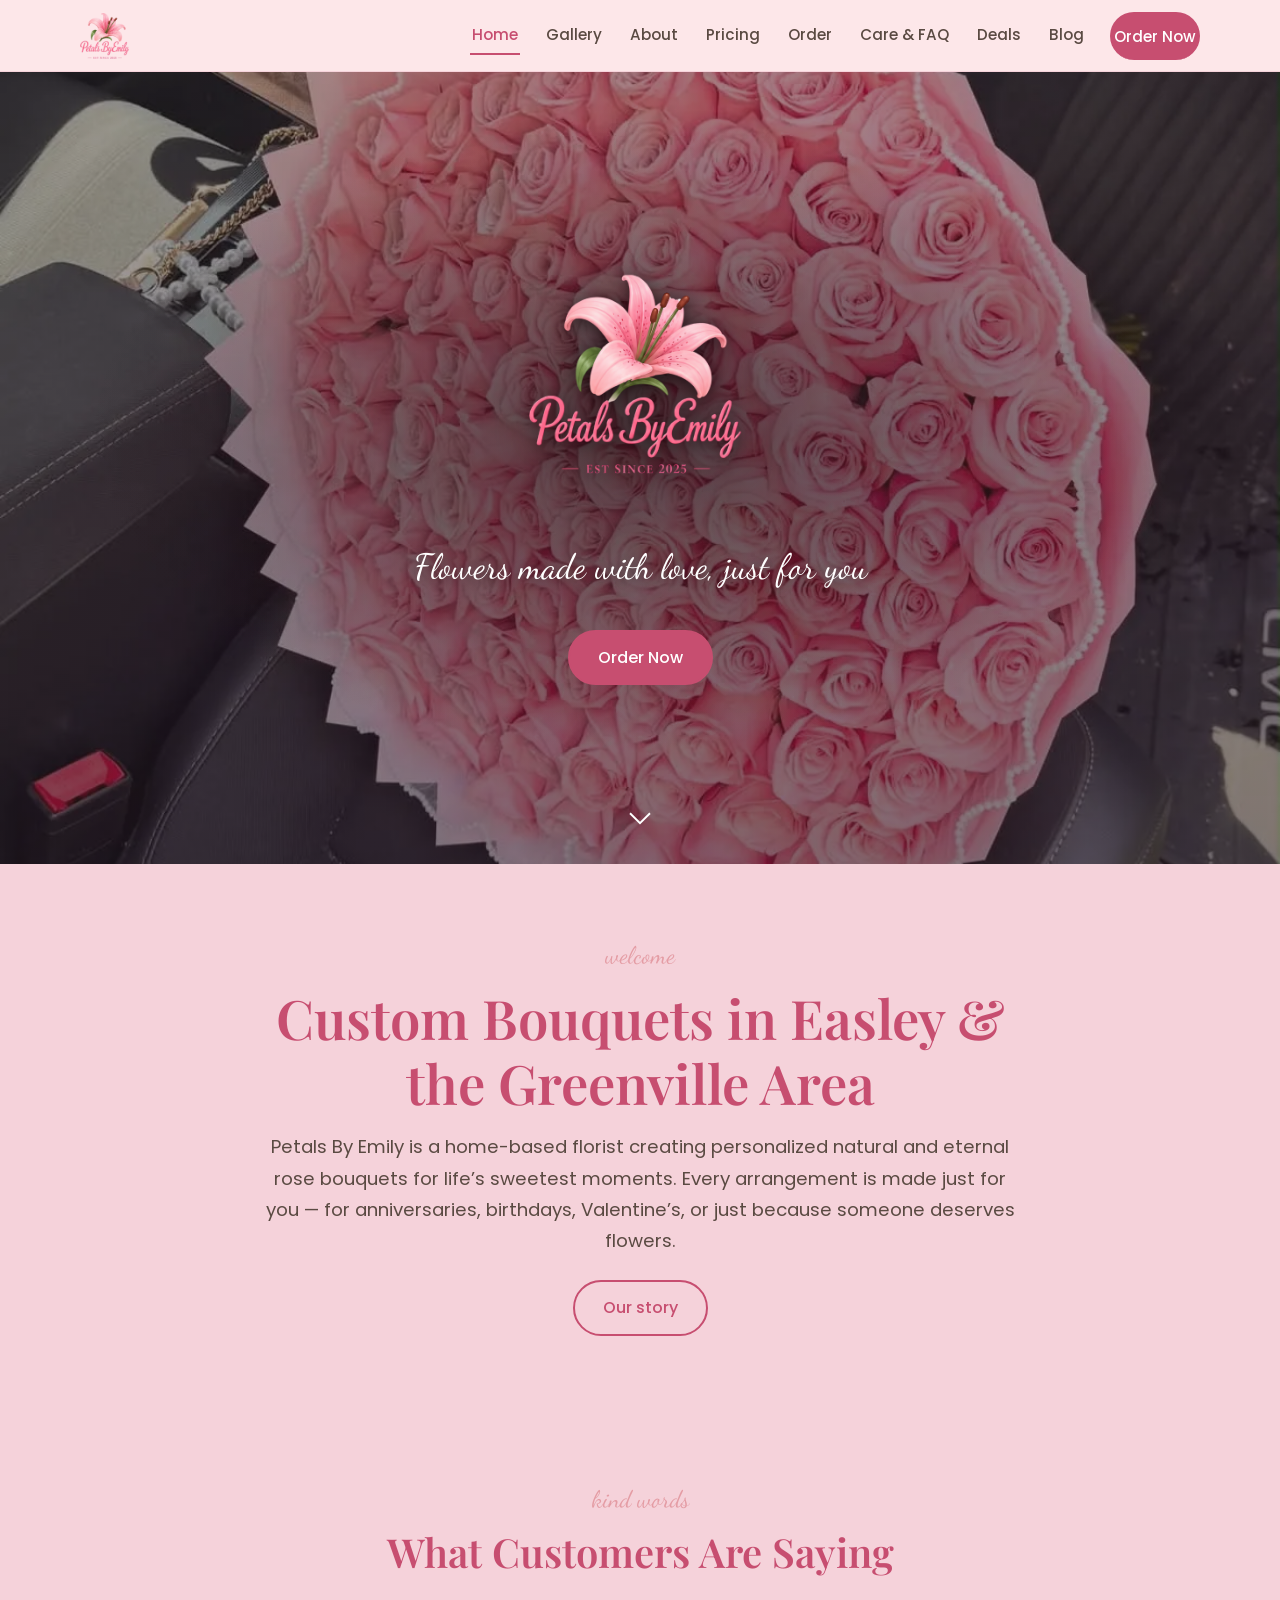
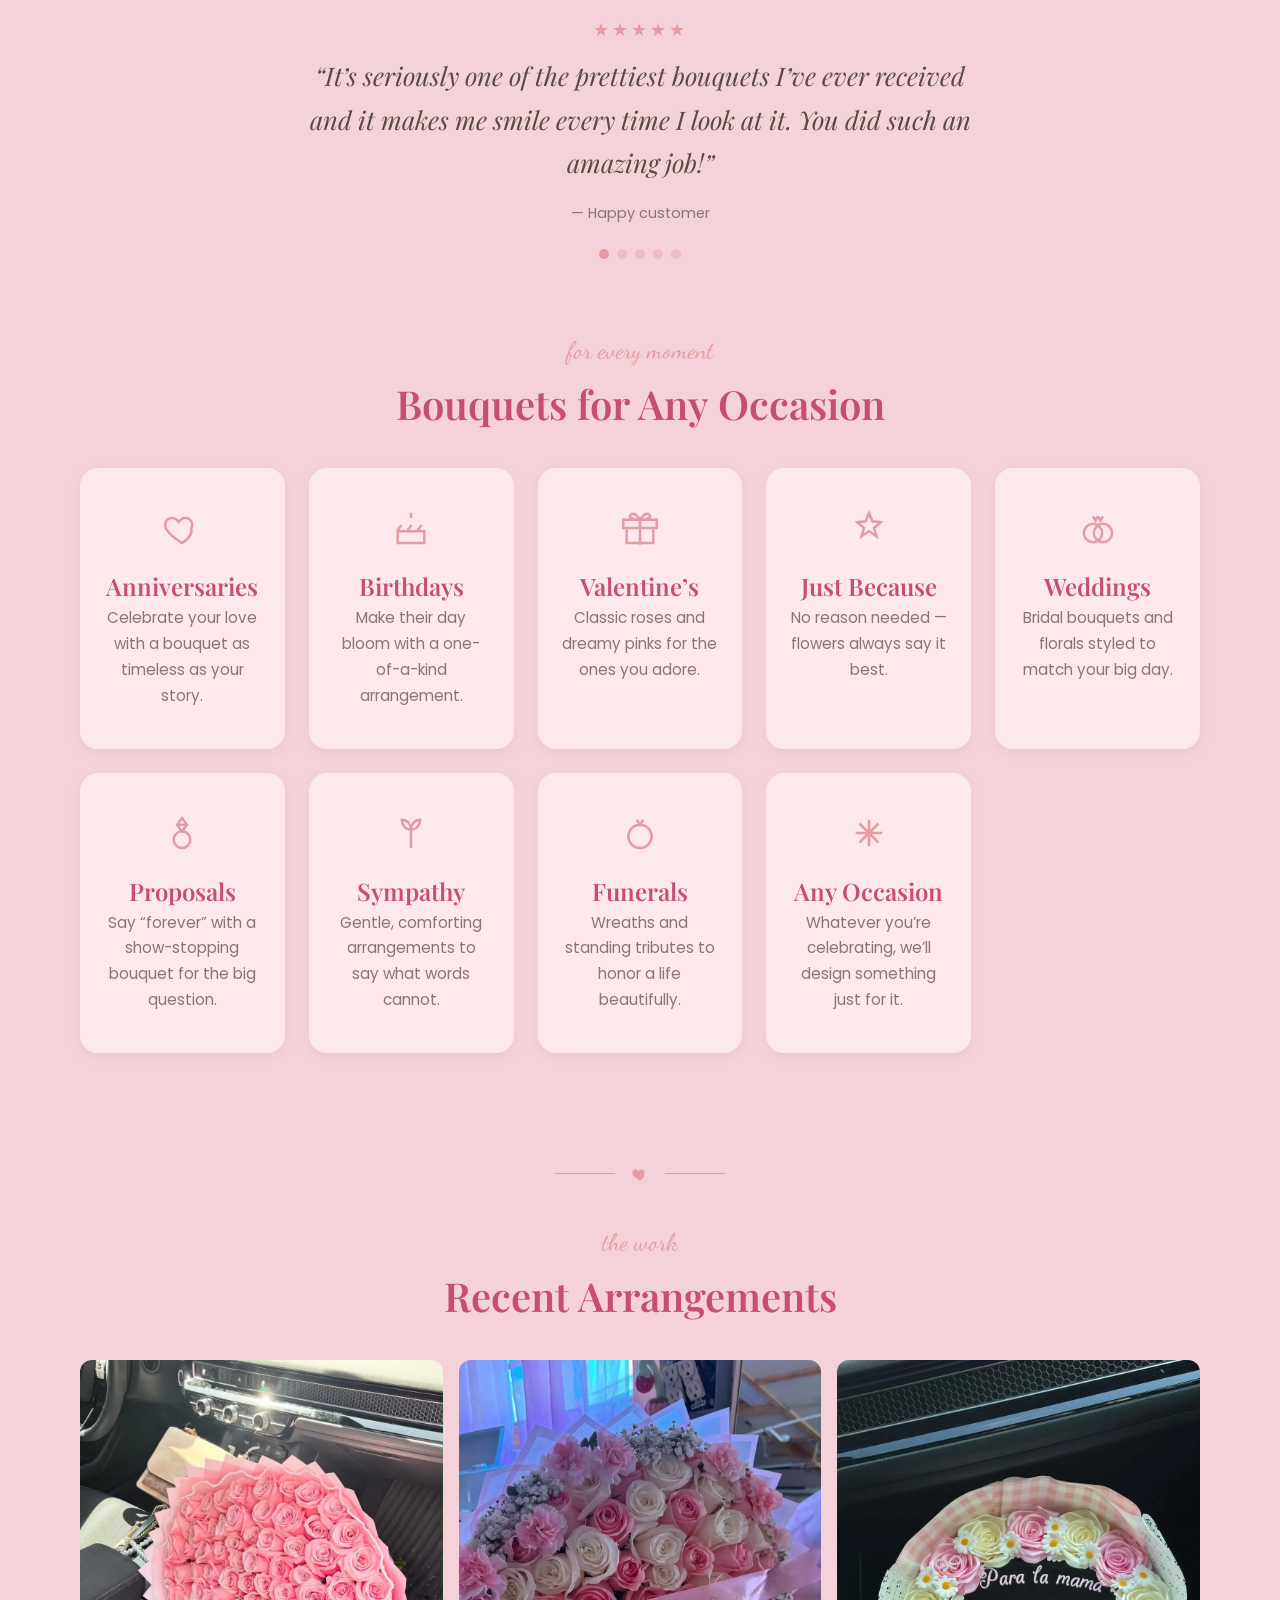
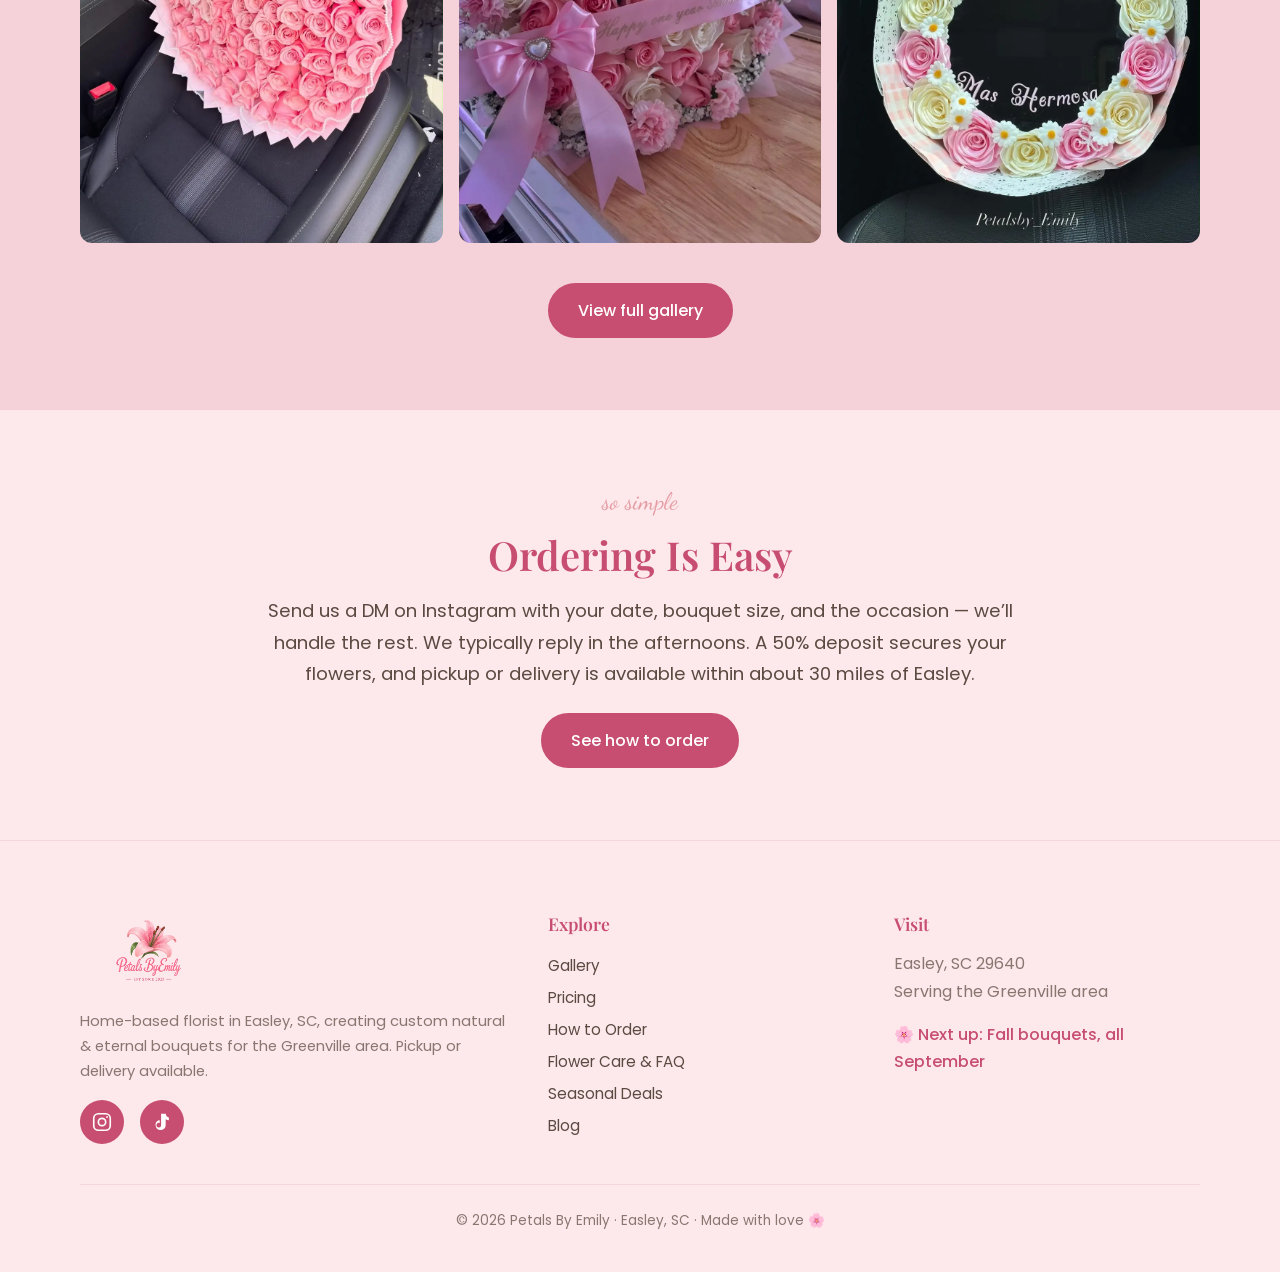
==== commit bbea60e2: "Add files via upload" ====
--- a/index.html
+++ b/index.html
@@ -45,17 +45,22 @@
       "https://www.tiktok.com/@petalsbyemilyy"
     ],
     "priceRange": "$$",
-    "paymentAccepted": "Zelle, Cash"
+    "paymentAccepted": "Zelle, Cash App, Cash"
   }
   </script>
 </head>
 <body>
 
-  <!-- ===== SEASONAL BANNER (update text + link each season) ===== -->
+  <!-- ===== SEASONAL BANNER =====
+       CURRENTLY OFF. Retired 2026-08-09 (Girlfriend's & Wife's Day had passed).
+       To turn it back on: delete this comment's opening line above the
+       <div> and the "END SEASONAL BANNER" line below it, then fill in
+       EVENT NAME / DATE / DEADLINE.
   <div class="season-banner">
-    <span>🌸 National Girlfriend&rsquo;s &amp; Wife&rsquo;s Day is Aug 1 &mdash; <a href="deals.html">pre-order by Jul 29</a></span>
+    <span>🌸 EVENT NAME is DATE &mdash; <a href="deals.html">pre-order by DEADLINE</a></span>
     <button class="banner-close" aria-label="Dismiss banner">&times;</button>
   </div>
+  ===== END SEASONAL BANNER ===== -->
 
   <!-- ===== HEADER / NAV ===== -->
   <header class="site-header">
@@ -273,7 +278,7 @@
         <div class="footer-col">
           <h4>Visit</h4>
           <p class="muted">Easley, SC 29640<br>Serving the Greenville area</p>
-          <p class="footer-season mt-sm">🌸 Next up: Girlfriend&rsquo;s Day, Aug 1 &mdash; pre-order by Jul 29</p>
+          <p class="footer-season mt-sm">🌸 Next up: Fall bouquets, all September</p>
         </div>
       </div>
       <div class="footer-bottom">
--- a/css/style.css
+++ b/css/style.css
@@ -68,6 +68,7 @@
   --wrap:        1120px;
   --wrap-narrow: 760px;
   --nav-h:       72px;
+  --banner-h:    0px;    /* set by JS to the seasonal banner's height; 0 when no banner */
 
   /* Effects */
   --shadow:    0 8px 30px rgba(150, 60, 90, 0.10);
@@ -207,7 +208,7 @@
    ============================================================ */
 .site-header {
   position: fixed;
-  top: 0; left: 0; right: 0;
+  top: var(--banner-h); left: 0; right: 0;
   height: var(--nav-h);
   background: rgba(253, 233, 235, 0.92);
   backdrop-filter: blur(10px);
@@ -312,7 +313,7 @@
   position: relative;
   height: 88vh;
   min-height: 520px;
-  margin-top: var(--nav-h);
+  margin-top: calc(var(--nav-h) + var(--banner-h));
   overflow: hidden;
   display: flex;
   align-items: center;
@@ -378,7 +379,9 @@
   text-align: center;
   font-size: 0.95rem;
   padding: 10px var(--gap-lg) 10px var(--gap-sm);
-  position: relative;
+  position: fixed;
+  top: 0; left: 0; right: 0;
+  z-index: 200;
 }
 .season-banner a { color: var(--white); text-decoration: underline; font-weight: 500; }
 .season-banner .banner-close {
@@ -686,6 +689,13 @@
 }
 .cal-row .month { font-family: var(--font-script); font-size: 1.4rem; color: var(--rose); }
 .cal-row .events { font-size: 0.95rem; color: var(--ink); }
+/* Current month highlight — move the .is-current class in deals.html
+   to whichever month is live. Purely decorative. */
+.cal-row.is-current {
+  background: var(--surface-alt);
+  box-shadow: inset 0 0 0 1.5px var(--rose);
+}
+.cal-row.is-current .events { font-weight: 500; }
 
 /* ============================================================
    19. BLOG
